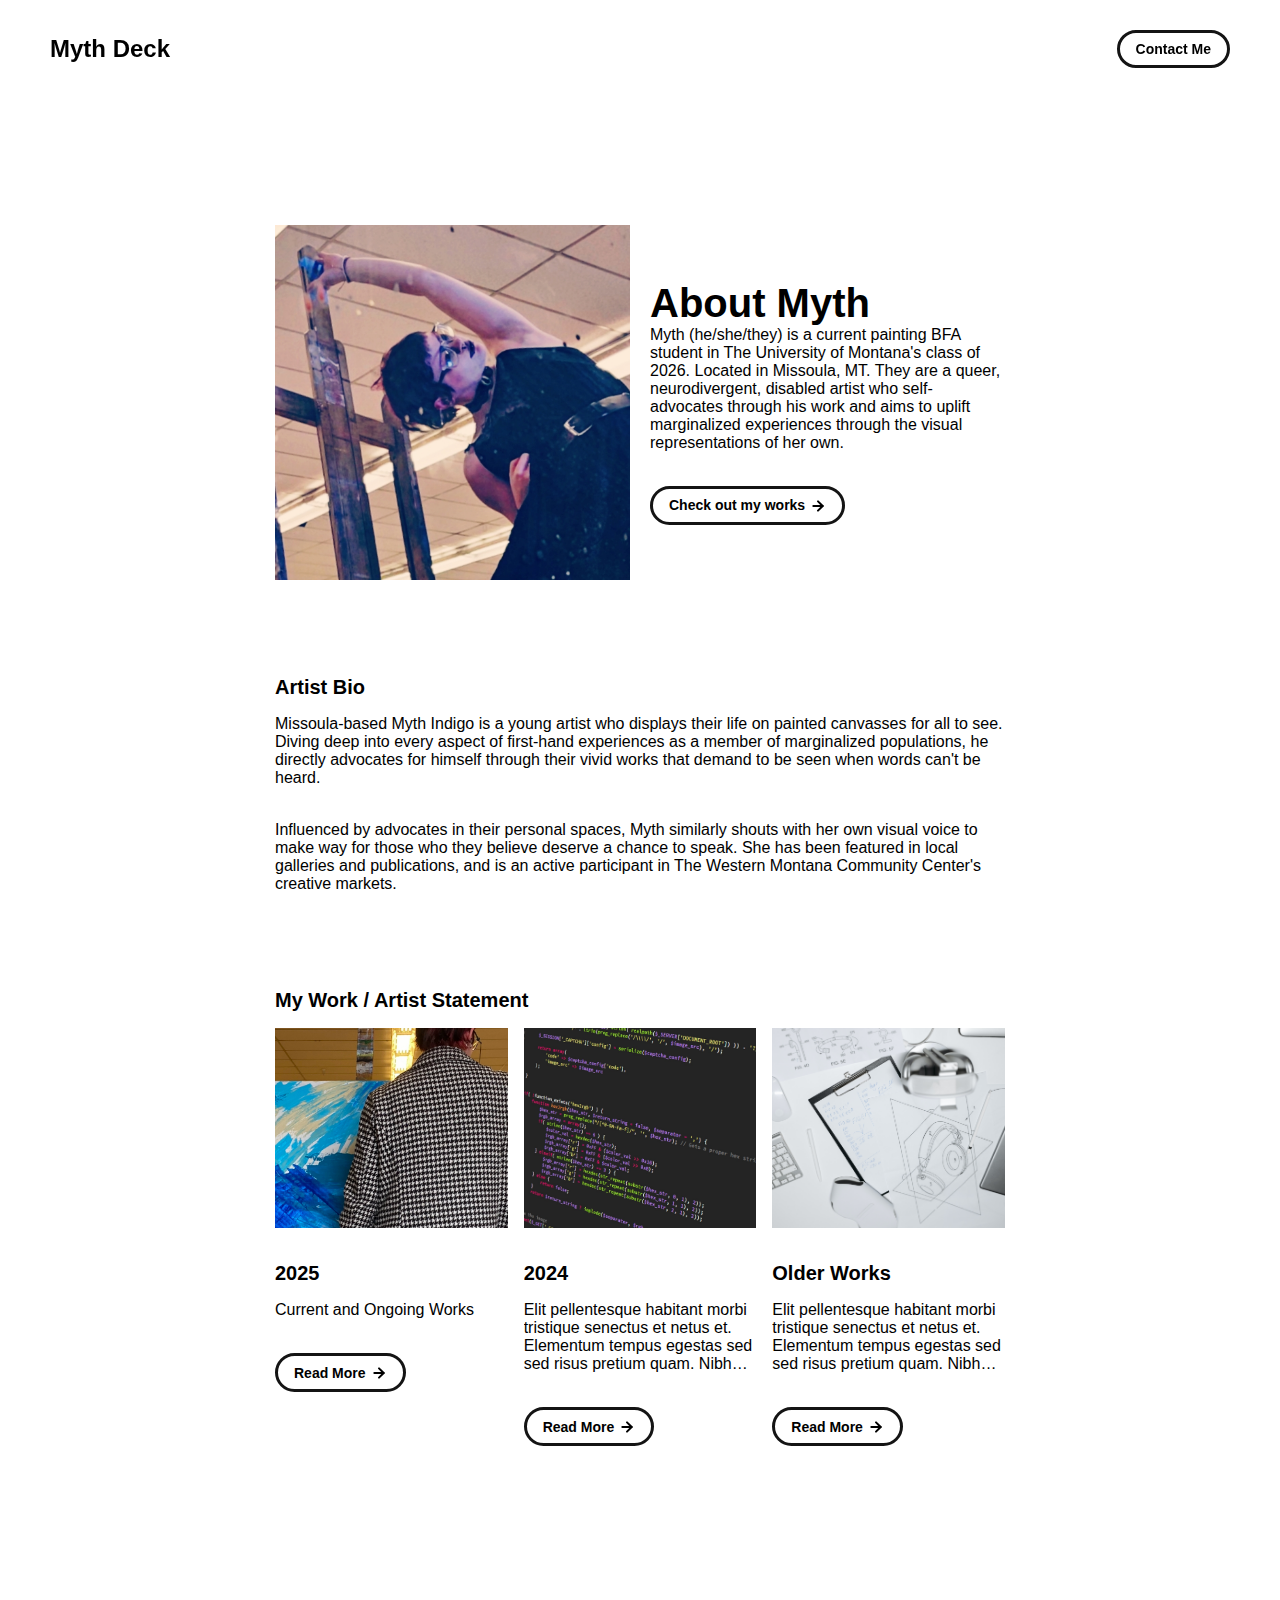
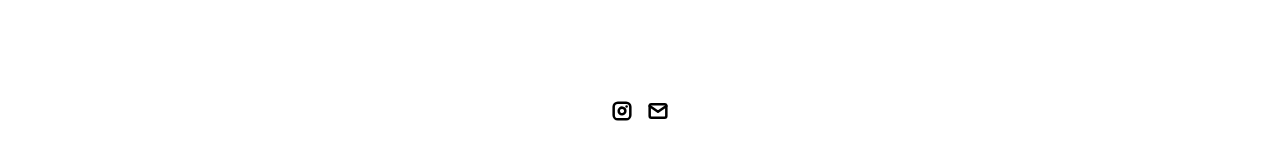
==== index.html @ 2bdf2e2f "Update index.html" ====
<!DOCTYPE html>
<html lang="en">
	<head>
		<meta charset="utf-8">

    <!-- 
      TODO

      Upload your Unemployable (or whatever photo you like) to the assets/images folder
      and change the name of the image below to match the uploaded one

      Change the title in the <title> tag to whatever you would like the title of your portfolio to be

      This should be the same across all pages.
     -->
    <link rel="icon" href="./assets/images/pfp.jpg" />
		<title>Myth Deck</title>
    <meta name="description" content="Visual Artist">
    <meta name="viewport" content="width=device-width, initial-scale=1" />

		<link rel="stylesheet" href="./css/layout.css">
    <link rel="stylesheet" href="./css/typography.css">
    <link rel="stylesheet" href="./css/utilities.css">

		<script defer src="./js/script.js"></script>
	</head>
	<body>
    <!-- NAVBAR -->
    <div class="navbar">
      <a class="nav-title-link" href="./index.html">
        <!-- TODO - Change the "Portfolio Title" to whatever you want displayed in the top left -->
        <span class="nav-title">Myth Deck</span>
         <!-- TODO - Change the email after 'mailto:' to your email address for contact -->
        <a class="button" href="mailto:innitmyth@gmail.com">
          <span class="button-text">Contact Me</span>
        </a>
      </a>
    </div>

    <!-- MAIN PAGE CONTENT -->
    <div id="main-content">

      <!-- PORTFOLIO HEADER -->
      <div id="portfolio-header">
        <div id="portfolio-header-image-container">
          <!-- 
            TODO

            - Change the img "src" attribute to point to the Unemployable image you uploaded (or whatever image).
            - Change the number to point to your Unemployable & replace the OpenSea link with your own
            - If you aren't using an Unemployable as your image, remove the entire "a" element
          -->
          <img src="./assets/images/pfp.jpg" class="portfolio-header-image">
        </div>

          <!-- 
            TODO

            - Change the main-title to whatver you want
            - Change the body-text after that to a quick introduction to what you do
            - Edit the button text if you feel like it. It will link to the projects section below.
          -->
        <div id="portfolio-header-text-container">
            <div class="header-text">
              <span class="main-title">About Myth</span>
              <div class="body-text">Myth (he/she/they) is a current painting BFA student in The University of Montana's class of 2026. Located in Missoula, MT. They are a queer, neurodivergent, disabled artist who self-advocates through his work and aims to uplift marginalized experiences through the visual representations of her own.</div>
            </div>
            <a class="button" id="my-work-link">
              <span class="button-text">Check out my works</span> 
              <image src="./assets/icons/arrow-right.svg" class="right-arrow-icon"/>
            </a>
        </div>
      </div>

      <!-- ABOUT SECTION -->
      <!-- 
        TODO

        - Change the subheader-text to whatever header you want
        - Add paragraphs using the <div class="body-text"></div> elements in the "about-section-content"
      -->
      <div id="about-section">
        <span class="subheader-text">Artist Bio</span>
        <div class="about-section-content">
          <div class="body-text">Missoula-based Myth Indigo is a young artist who displays their life on painted canvasses for all to see. Diving deep into every aspect of first-hand experiences as a member of marginalized populations, he directly advocates for himself through their vivid works that demand to be seen when words can't be heard.</div>
          <div class="body-text">Influenced by advocates in their personal spaces, Myth similarly shouts with her own visual voice to make way for those who they believe deserve a chance to speak. She has been featured in local galleries and publications, and is an active participant in The Western Montana Community Center's creative markets.</div>
        </div>
      </div>

      <!-- PROJECTS / MY WORK SECTION -->
      <div id="my-work-section">
        <!-- TODO - Change the subheader-text to whatever you want the Projects section header to say -->
        <span class="subheader-text">My Work / Artist Statement</span>

        <div class="projects-container">
          <!-- 
            TODO

            This is where the project cards live. Here's a base level project card for you to copy:
            <div class="project-card">
              <img src="./assets/images/IMAGE_NAME" class="project-image">
              <div class="project-card-text-container">
                <div class="subheader-text project-title">PROJECT_NAME</div>
                <div class="body-text project-card-text">SMALL_PROJECT_DESCRIPTION</div>
              </div>
              <a class="button" href="./project-pages/PROJECT_PAGE_NAME.html">
                <span class="button-text">Read More</span>
                <image src="./assets/icons/arrow-right.svg" class="right-arrow-icon"/>
              </a>
            </div>

            - To add a project to the this area, copy the above, paste it below this comment, and change the following:
                - IMAGE_NAME: the name of the image file in assets/images
                - PROJECT_NAME: the name of the project (keep it short, it only shows 1 line)
                - SMALL_PROJECT_DESCRIPTION: a quick project description (max 4 lines)
                - PROJECT_PAGE_NAME.html: the html filename for the project (must be in project-pages folder)
          -->
          <div class="project-card">
            <img src="./assets/images/25header.jpg" class="project-image">
            <div class="project-card-text-container">
              <div class="subheader-text project-title">2025</div>
              <div class="body-text project-card-text">Current and Ongoing Works</div>
            </div>
            <a class="button" href="./project-pages/2025-works.html">
              <span class="button-text">Read More</span>
              <image src="./assets/icons/arrow-right.svg" class="right-arrow-icon"/>
            </a>
          </div>
          <div class="project-card">
            <img src="./assets/images/code.jpeg" class="project-image">
            <div class="project-card-text-container">
              <div class="subheader-text project-title">2024</div>
              <div class="body-text project-card-text">Elit pellentesque habitant morbi tristique senectus et netus et. Elementum tempus egestas sed sed risus pretium quam. Nibh ipsum consequat nisl vel pretium</div>
            </div>
            <a class="button" href="./project-pages/project-template.html">
              <span class="button-text">Read More</span>
              <image src="./assets/icons/arrow-right.svg" class="right-arrow-icon"/>
            </a>
          </div>
          <div class="project-card">
            <img src="./assets/images/sketchbook.jpeg" class="project-image">
            <div class="project-card-text-container">
              <div class="subheader-text project-title">Older Works</div>
              <div class="body-text project-card-text">Elit pellentesque habitant morbi tristique senectus et netus et. Elementum tempus egestas sed sed risus pretium quam. Nibh ipsum consequat nisl vel pretium</div>
            </div>
            <a class="button" href="./project-pages/project-template.html">
              <span class="button-text">Read More</span>
              <image src="./assets/icons/arrow-right.svg" class="right-arrow-icon"/>
            </a>
          </div>
        </div>
      </div>
    </div>

    <!-- FOOTER -->
    <div id="footer">
      <!-- 
        TODO - Change href to your Instagram account (can also delete entire "a" element if no Instagram) 

        This should be the same across all pages.
      -->
      <a class="icon-link" target="_blank" href="https://instagram.com/myth.deck">
        <image src="./assets/icons/instagram.svg" class="footer-icon"/>
      </a>
      <!-- 
        TODO - Change the email after "mailto" to your contact email 
      
        This should be the same across all pages.
      -->
      <a class="icon-link" href="mailto:innitmyth@gmail.com">
        <image src="./assets/icons/mail.svg" class="footer-icon"/>
      </a>
    </div>

	</body>
</html>
---- css/layout.css ----
* {
  box-sizing: border-box;
}

html {
  text-size-adjust: none;
  -webkit-text-size-adjust: none;
  -moz-text-size-adjust: none;
  -ms-text-size-adjust: none;
}

body {
  margin: 0;
  -webkit-font-smoothing: antialiased;
  -moz-osx-font-smoothing: grayscale;
}




/* Main Page Layout */

#main-content {
  margin: 225px 425px;
  display: flex;
  flex-direction: column;
  gap: 96px;
}




/* Portfolio Header */

#portfolio-header {
  display: flex;
  gap: 20px;
  align-items: center;
}

#portfolio-header-image-container {
  display: flex;
  flex-direction: column;
  gap: 10px;
  flex-basis: 50%;
}

.portfolio-header-image {
  width: 100%;
  height: auto;
}

#portfolio-header-text-container {
  display: flex;
  flex-direction: column;
  gap: 34px;
  flex-basis: 50%;
}




/* About Section */

#about-section {
  display: flex;
  flex-direction: column;
  gap: 16px;
}

.about-section-content {
  display: flex;
  flex-direction: column;
  gap: 34px;
}




/* Project Section */

#my-work-section {
  display: flex;
  flex-direction: column;
  gap: 16px;
}

.projects-container {
  display: flex;
  gap: 34px 16px;
  flex-wrap: wrap;
}

    /* Project Cards */

    .project-card {
      max-width: calc((100% - 32px) / 3);
      display: flex;
      flex-direction: column;
      gap: 34px;
    }

    .project-card-text-container {
      flex-direction: column;
      display: flex;
      gap: 16px
    }

    .project-image {
      width: 100%;
      height: 200px;
      object-fit: cover;
      object-position: center;
    }




/* Project Pages */

#project-header {
  display: flex;
  flex-direction: column;
  gap: 16px;
}

.project-header-image {
  width: 100%;
  height: auto;
}

#project-details {
  display: flex;
  flex-direction: column;
  gap: 16px;
}

.project-details-content {
  display: flex;
  flex-direction: column;
  gap: 34px;
}

    /* Project Gallery */

    #project-gallery {
      display: flex;
      flex-direction: column;
      gap: 16px;
    }

    .project-gallery-content {
      display: flex;
      flex-wrap: wrap;
      gap: 34px 16px;
    }

    .gallery-image-container {
      width: 100%;
      display: flex;
      flex-direction: column;
      gap: 10px;
    }

    .gallery-image-container.half-width {
      width: calc((100% - 16px) / 2);
    }

    .gallery-image {
      width: 100%;
      height: auto;
    }


/* Extra Extra large devices (large laptops and desktops, 1200px and below) */
@media only screen and (max-width: 1600px) {
  #main-content {
    margin: 225px 275px;
  }
}

/* Extra large devices (large laptops and desktops, 1200px and below) */
@media only screen and (max-width: 1200px) {
  #main-content {
    margin: 225px 175px;
  }
}

/* Large devices (laptops/desktops, 1000px and below) */
@media only screen and (max-width: 1000px) {
  #main-content {
    margin: 225px 75px;
  }
}

/* Small devices (portrait tablets and large phones, 800px and below) */
@media only screen and (max-width: 800px) {
  #main-content {
    margin: 150px 50px;
  }

  #portfolio-header {
    flex-direction: column;
  }

  .project-card {
    max-width: calc((100% - 16px) / 2);
  }
}

/* Small devices (portrait tablets and large phones, 600px and below) */
@media only screen and (max-width: 600px) {
  #main-content {
    margin: 125px 20px;
  }

  .project-card {
    max-width: 100%;
  }
}
---- css/typography.css ----
body {
  font-family: "Playfair Display", Lato, Roboto, sans-serif;
}

.nav-title {
  font-weight: 700;
  font-size: 24px;
}

.button-text {
  font-size: 14px;
  font-weight: 700;
}

.image-caption {
  font-size: 14px;
  font-weight: 500;
}

.main-title {
  font-size: 40px;
  font-weight: 700;
}

.subheader-text {
  font-size: 20px;
  font-weight: 700;
}

.body-text {
  font-size: 16px;
  font-weight: 500;
}

.project-card-text {
  overflow: hidden;
  text-overflow: ellipsis;
  display: -webkit-box;
  -webkit-line-clamp: 4;
  -webkit-box-orient: vertical;
}

.project-title {
  overflow: hidden;
  text-overflow: ellipsis;
  display: -webkit-box;
  -webkit-line-clamp: 1;
  -webkit-box-orient: vertical;
}
---- css/utilities.css ----
/* Icons */

.right-arrow-icon {
  width: 16px;
  height: 16px;
  margin-top: 1px;
}

.footer-icon {
  width: 20px;
  height: 20px;
}

a.icon-link {
  transition: transform 200ms ease-in-out;
}

a.icon-link:hover {
  cursor: pointer;
  stroke-width: 5;
  margin: 0;
  transform: rotate(15deg);
}


/* Navbar Styling */

.navbar {
  width: 100%;
  padding: 30px 50px;
  display: flex;
  justify-content: space-between;
  align-items: center;
  position: fixed;
  top: 0;
  left: 0;
}

.nav-title-link {
  color: black;
  text-decoration: none;
}

.nav-title-link:hover {
  text-decoration: underline;
}

/* Small devices (portrait tablets and large phones, 800px and below) */
@media only screen and (max-width: 800px) {
  .navbar {
    padding: 20px 20px;
    background-color: white
  }
}


/* Button Styling */

a.button {
  padding: 8px 16px;
  border: 3px solid #141414;
  border-radius: 50px;
  color: black;
  text-decoration: none;
  width: fit-content;
  display: flex;
  gap: 5px;
  align-items: center;
}

a.button:hover {
  text-decoration: underline;
  text-decoration-thickness: 2px;
  cursor: pointer;
}


/* Footer Styling */

#footer {
  width: 100%;
  display: flex;
  padding: 30px 50px;
  justify-content: center;
  align-items: center;
  gap: 16px;
}

/* Link Styling */
a.no-underline {
  text-decoration: none;
  color: black
}

a.no-underline:hover {
  text-decoration: underline;
  cursor: pointer;
}

/* Small devices (portrait tablets and large phones, 800px and below) */
@media only screen and (max-width: 800px) {
  #footer {
    padding: 20px 20px;
  }
}
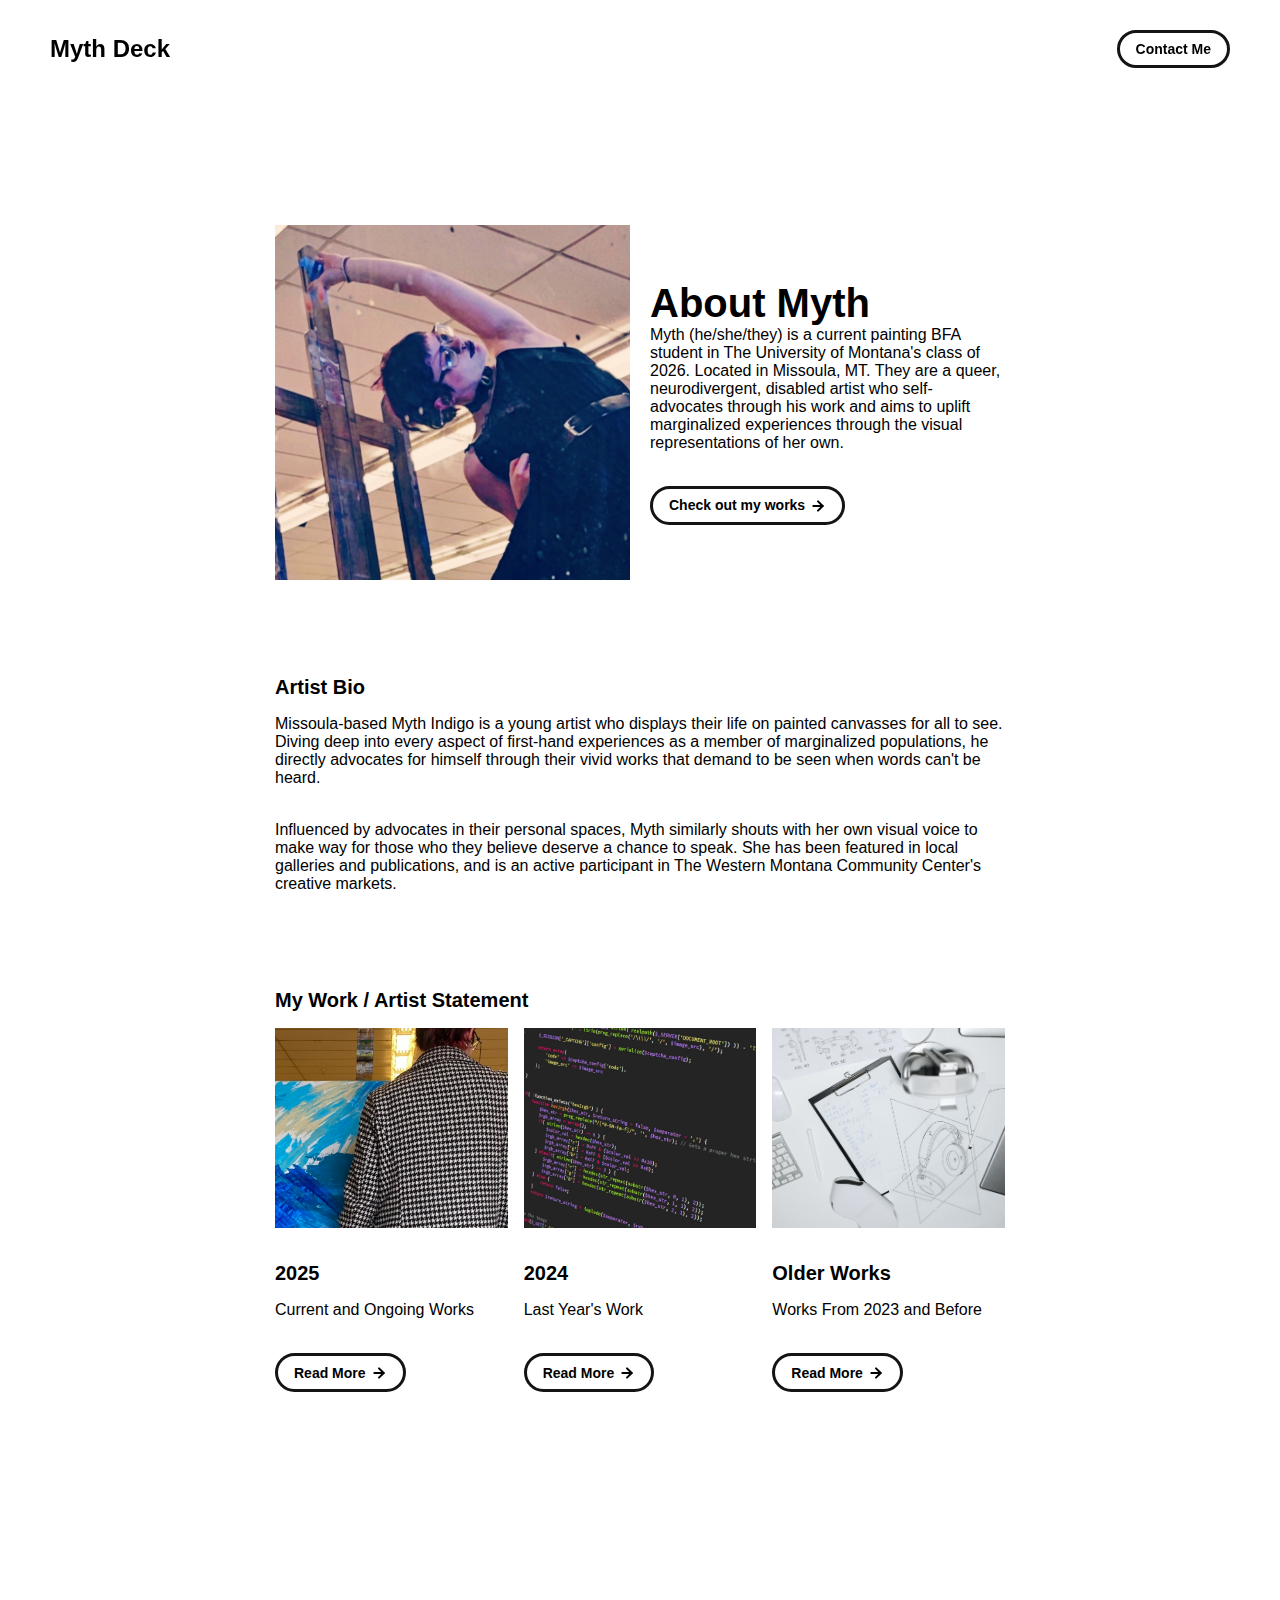
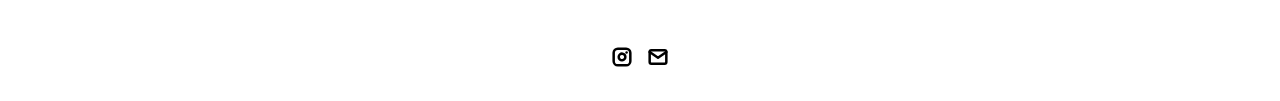
==== commit ff0fc7e2: "Update index.html" ====
--- a/index.html
+++ b/index.html
@@ -130,7 +130,7 @@
             <img src="./assets/images/code.jpeg" class="project-image">
             <div class="project-card-text-container">
               <div class="subheader-text project-title">2024</div>
-              <div class="body-text project-card-text">Elit pellentesque habitant morbi tristique senectus et netus et. Elementum tempus egestas sed sed risus pretium quam. Nibh ipsum consequat nisl vel pretium</div>
+              <div class="body-text project-card-text">Last Year's Work</div>
             </div>
             <a class="button" href="./project-pages/project-template.html">
               <span class="button-text">Read More</span>
@@ -141,7 +141,7 @@
             <img src="./assets/images/sketchbook.jpeg" class="project-image">
             <div class="project-card-text-container">
               <div class="subheader-text project-title">Older Works</div>
-              <div class="body-text project-card-text">Elit pellentesque habitant morbi tristique senectus et netus et. Elementum tempus egestas sed sed risus pretium quam. Nibh ipsum consequat nisl vel pretium</div>
+              <div class="body-text project-card-text">Works From 2023 and Before</div>
             </div>
             <a class="button" href="./project-pages/project-template.html">
               <span class="button-text">Read More</span>
@@ -159,7 +159,7 @@
 
         This should be the same across all pages.
       -->
-      <a class="icon-link" target="_blank" href="https://instagram.com/myth.deck">
+      <a class="icon-link" target="_blank" href="https://instagram.com/my.ulosis">
         <image src="./assets/icons/instagram.svg" class="footer-icon"/>
       </a>
       <!-- 
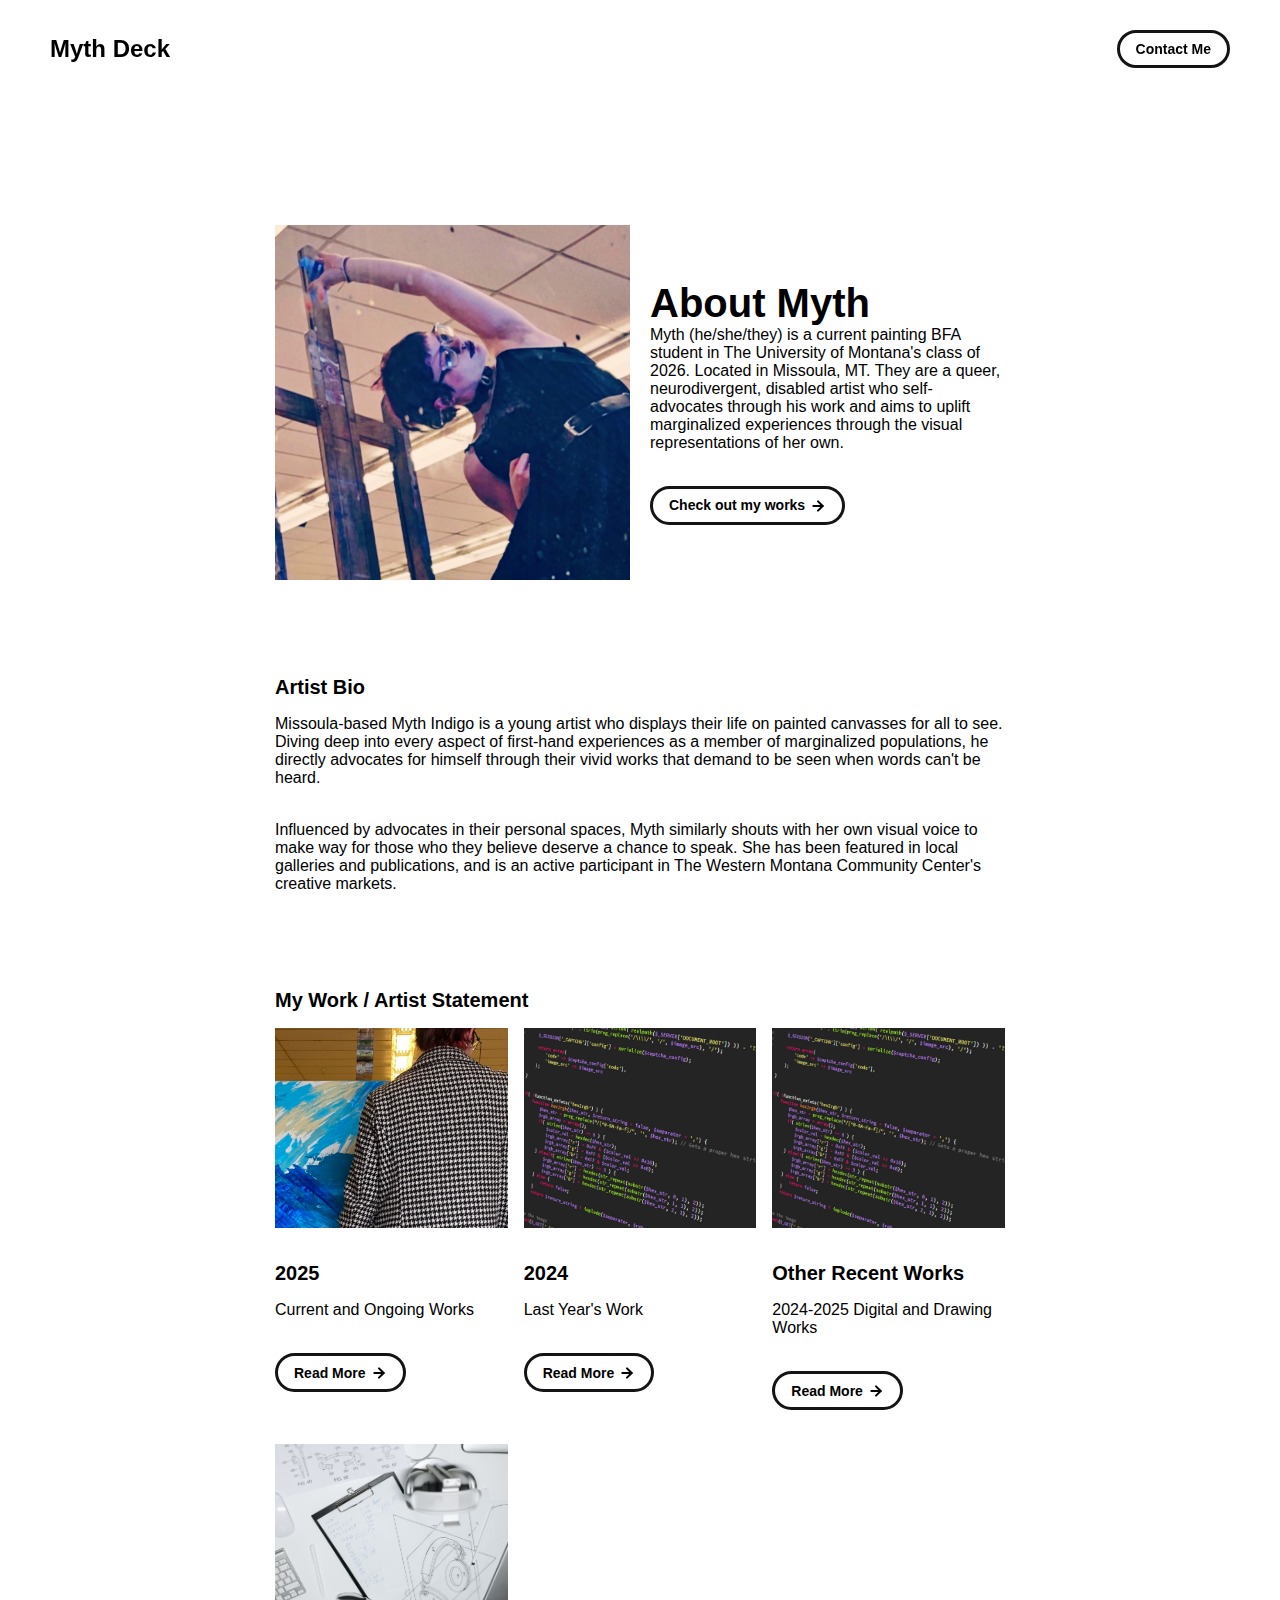
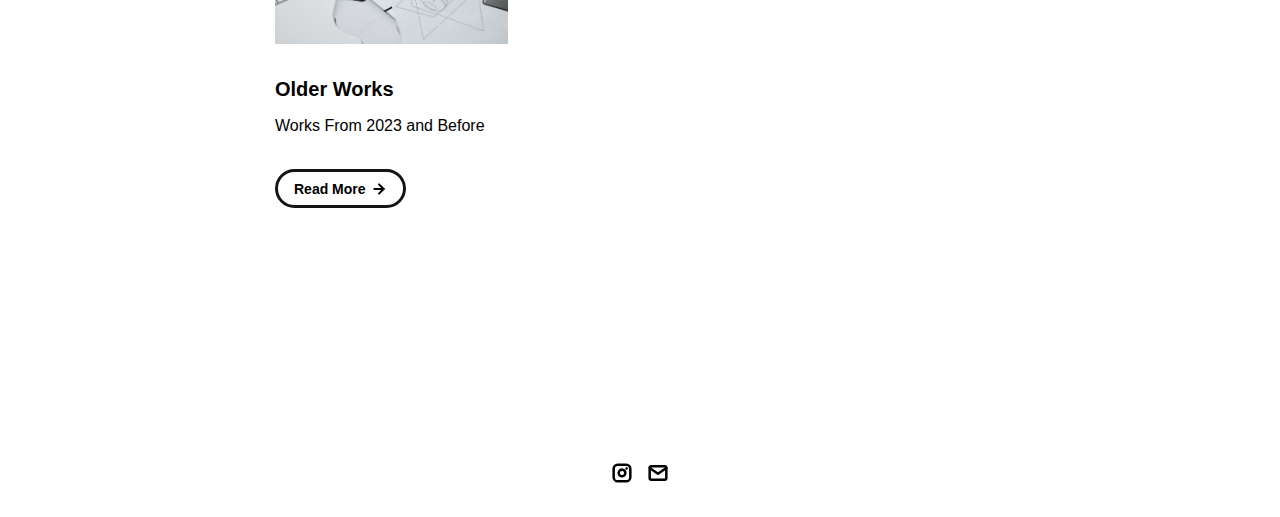
==== commit 3213f424: "Update index.html" ====
--- a/index.html
+++ b/index.html
@@ -132,7 +132,18 @@
               <div class="subheader-text project-title">2024</div>
               <div class="body-text project-card-text">Last Year's Work</div>
             </div>
-            <a class="button" href="./project-pages/project-template.html">
+            <a class="button" href="./project-pages/2024-works.html">
+              <span class="button-text">Read More</span>
+              <image src="./assets/icons/arrow-right.svg" class="right-arrow-icon"/>
+            </a>
+          </div>
+          <div class="project-card">
+            <img src="./assets/images/code.jpeg" class="project-image">
+            <div class="project-card-text-container">
+              <div class="subheader-text project-title">Other Recent Works</div>
+              <div class="body-text project-card-text">2024-2025 Digital and Drawing Works</div>
+            </div>
+            <a class="button" href="./project-pages/other-recent-works.html">
               <span class="button-text">Read More</span>
               <image src="./assets/icons/arrow-right.svg" class="right-arrow-icon"/>
             </a>
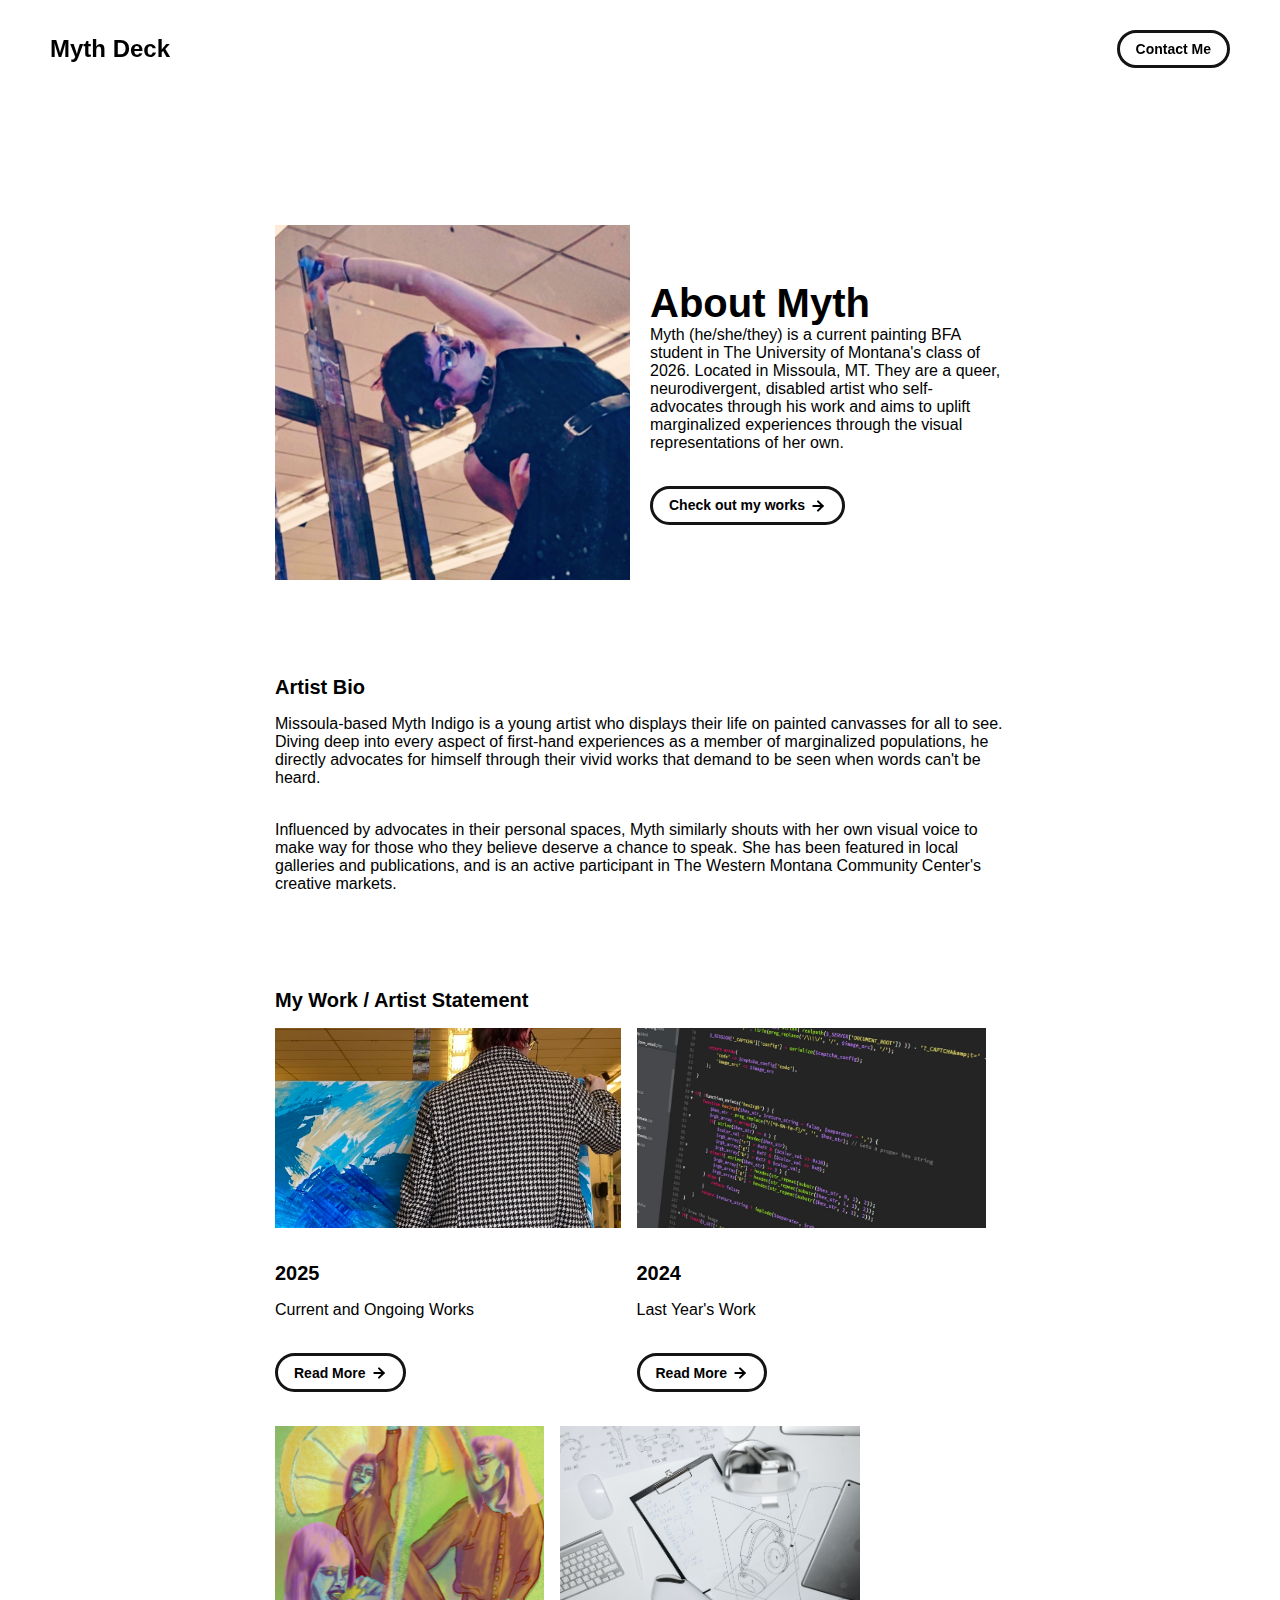
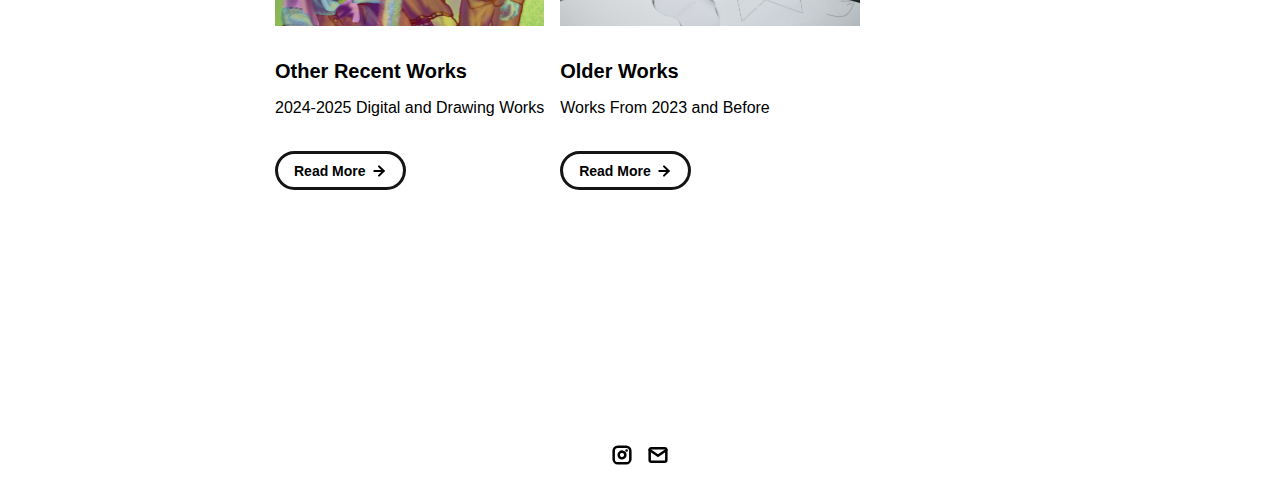
==== commit fd38ac5d: "Update index.html" ====
--- a/index.html
+++ b/index.html
@@ -138,7 +138,7 @@
             </a>
           </div>
           <div class="project-card">
-            <img src="./assets/images/code.jpeg" class="project-image">
+            <img src="./assets/images/sourpatchkid.jpg" class="project-image">
             <div class="project-card-text-container">
               <div class="subheader-text project-title">Other Recent Works</div>
               <div class="body-text project-card-text">2024-2025 Digital and Drawing Works</div>
--- a/css/layout.css
+++ b/css/layout.css
@@ -94,7 +94,7 @@
     /* Project Cards */
 
     .project-card {
-      max-width: calc((100% - 32px) / 3);
+      max-width: calc((100% - 32px) / 2);
       display: flex;
       flex-direction: column;
       gap: 34px;
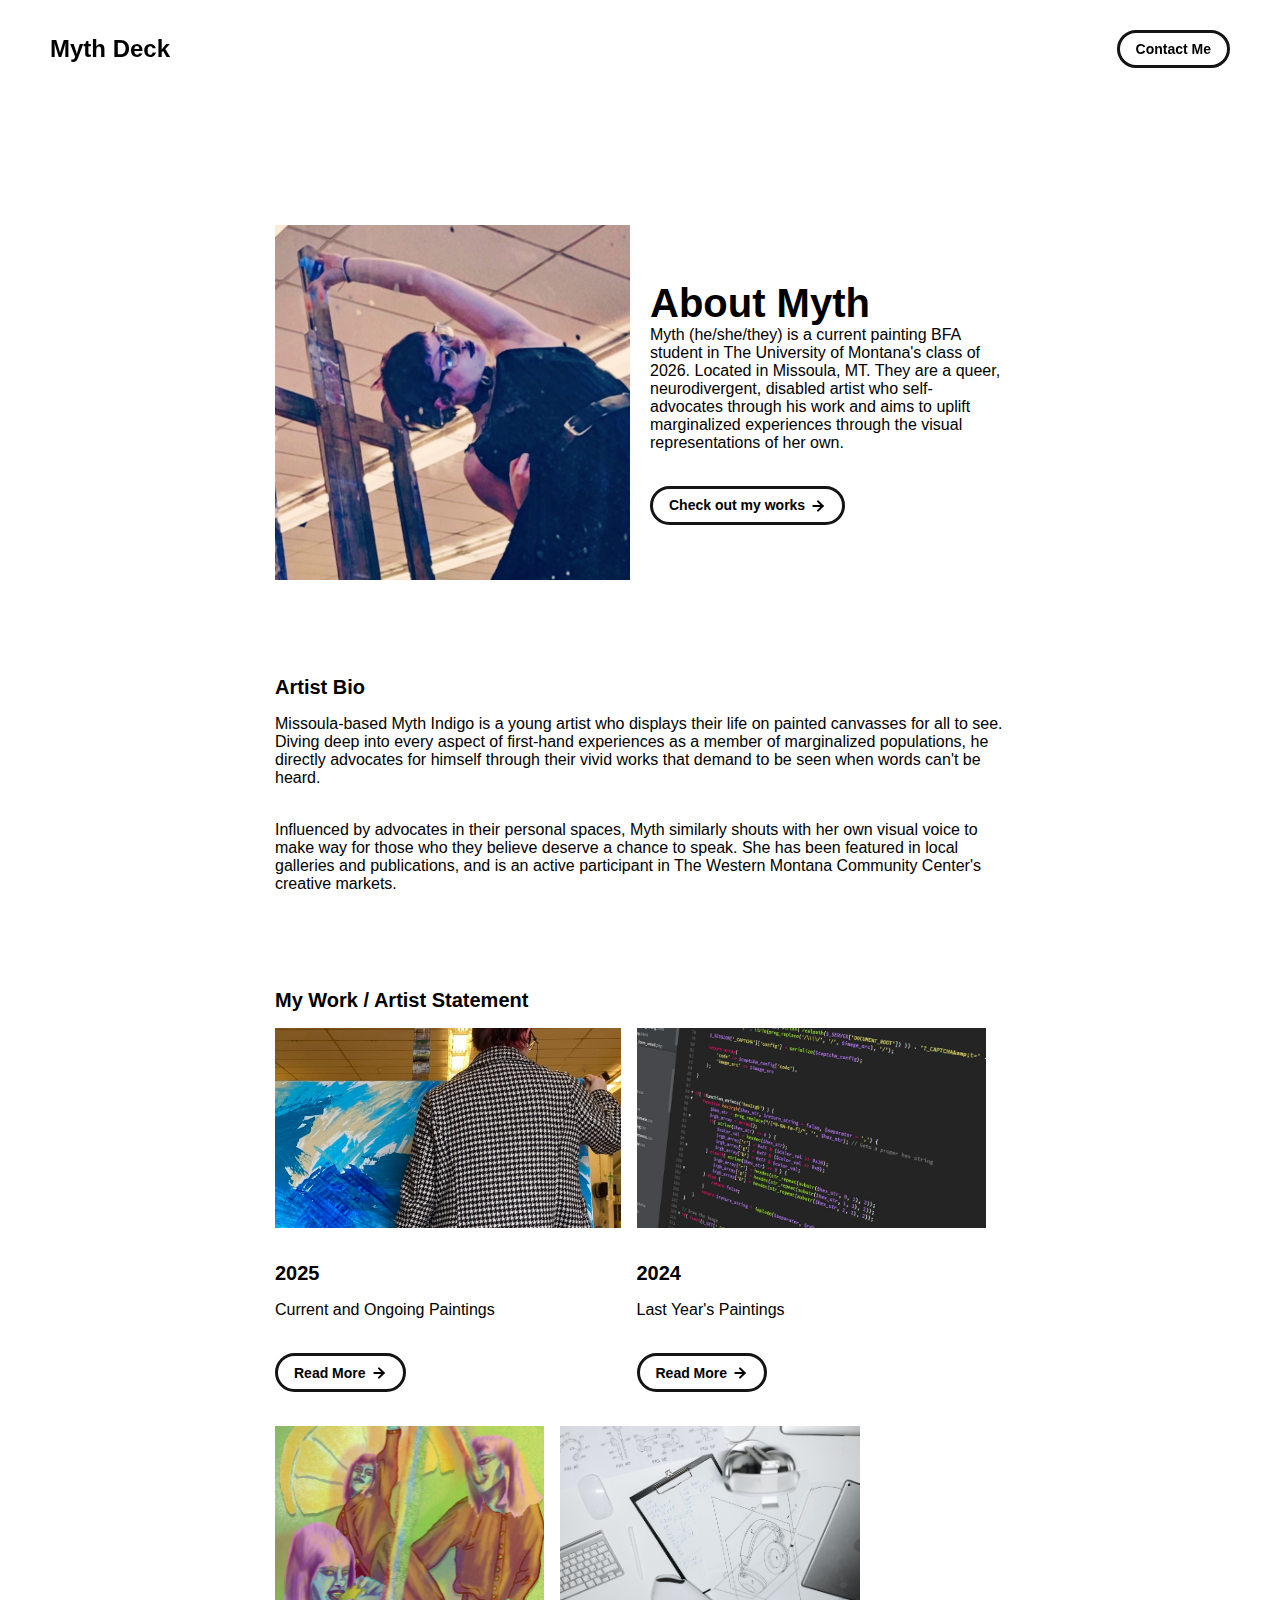
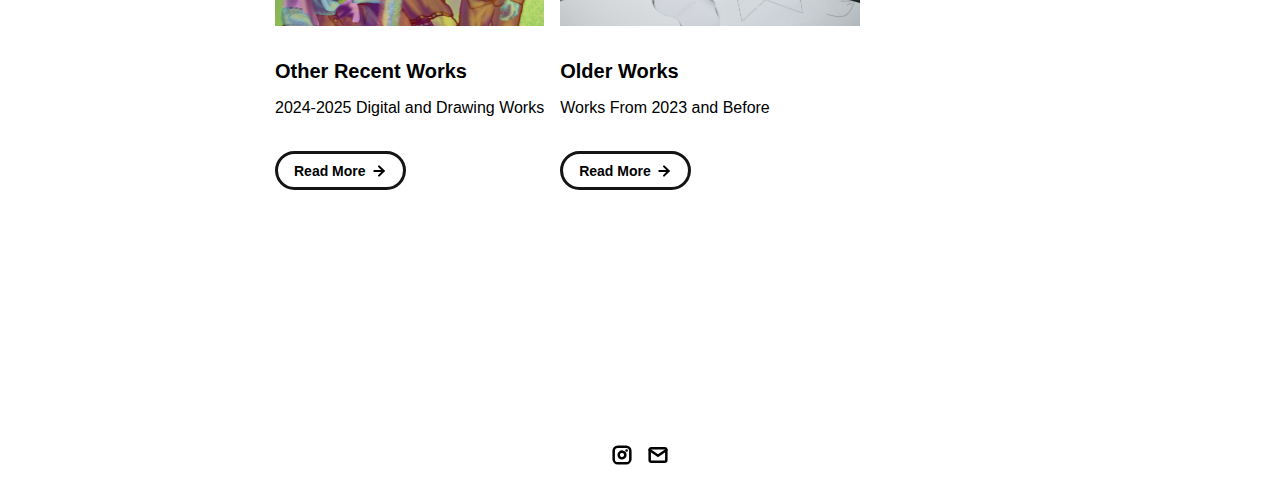
==== commit 8b31b3db: "Update index.html" ====
--- a/index.html
+++ b/index.html
@@ -119,7 +119,7 @@
             <img src="./assets/images/25header.jpg" class="project-image">
             <div class="project-card-text-container">
               <div class="subheader-text project-title">2025</div>
-              <div class="body-text project-card-text">Current and Ongoing Works</div>
+              <div class="body-text project-card-text">Current and Ongoing Paintings</div>
             </div>
             <a class="button" href="./project-pages/2025-works.html">
               <span class="button-text">Read More</span>
@@ -130,7 +130,7 @@
             <img src="./assets/images/code.jpeg" class="project-image">
             <div class="project-card-text-container">
               <div class="subheader-text project-title">2024</div>
-              <div class="body-text project-card-text">Last Year's Work</div>
+              <div class="body-text project-card-text">Last Year's Paintings</div>
             </div>
             <a class="button" href="./project-pages/2024-works.html">
               <span class="button-text">Read More</span>
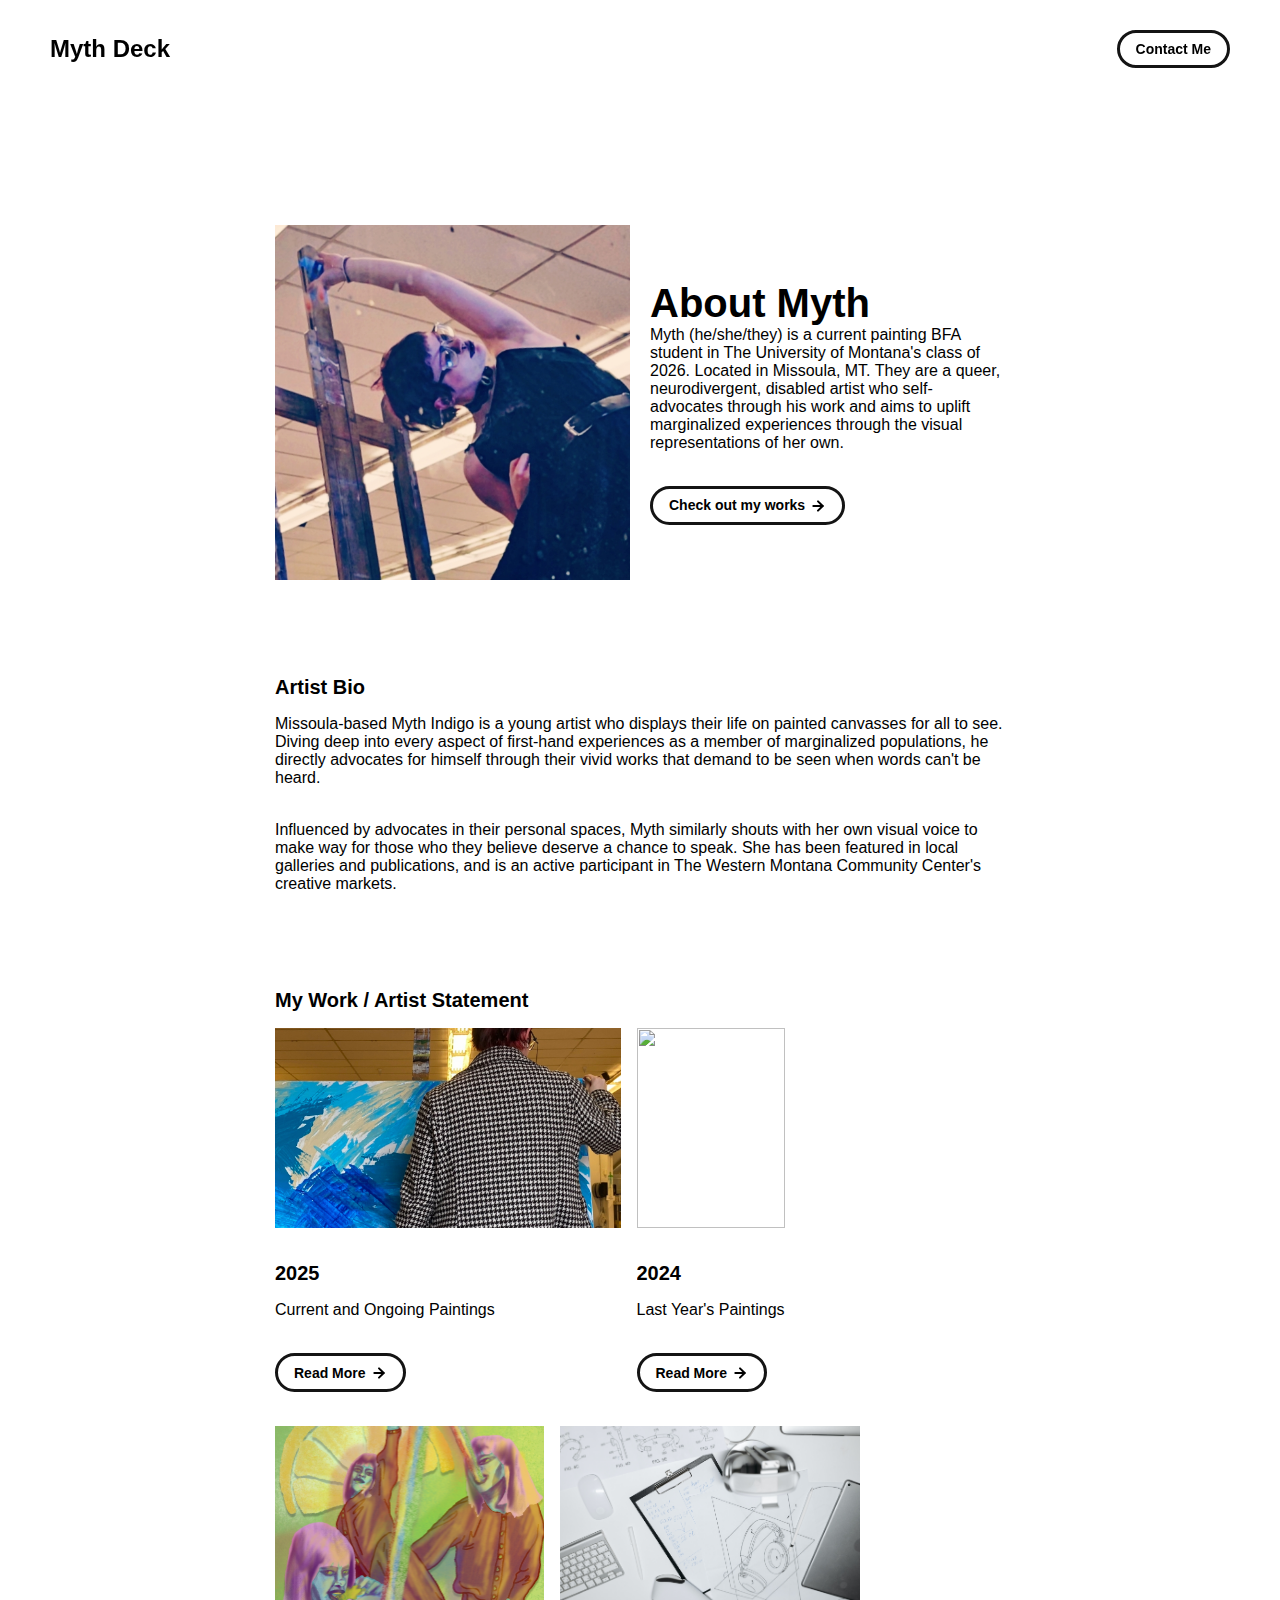
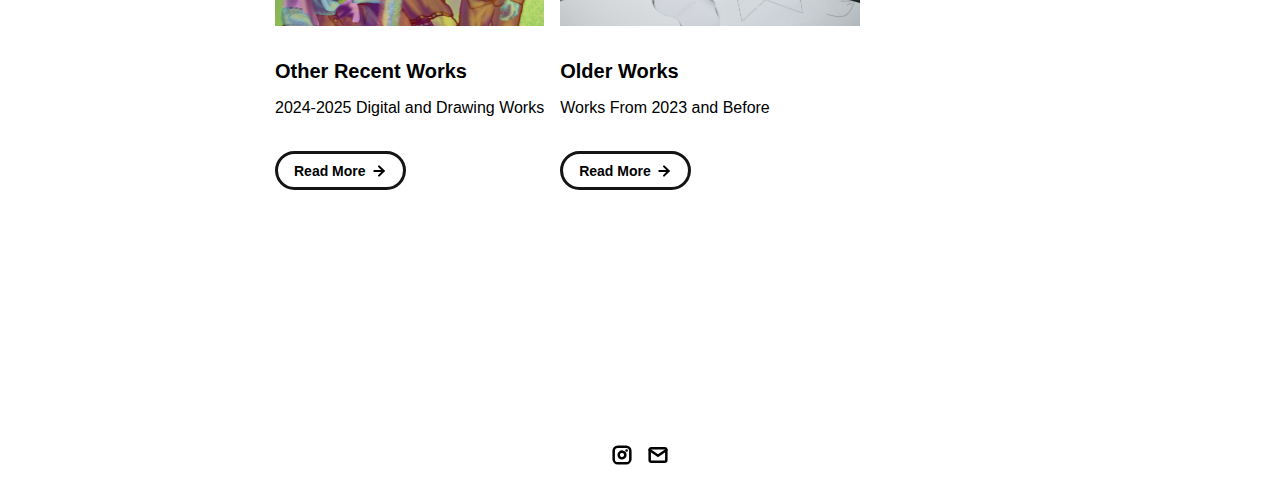
==== commit da815184: "Update index.html" ====
--- a/index.html
+++ b/index.html
@@ -127,7 +127,7 @@
             </a>
           </div>
           <div class="project-card">
-            <img src="./assets/images/code.jpeg" class="project-image">
+            <img src="./assets/images/crescentmoonwrists.jpg" class="project-image">
             <div class="project-card-text-container">
               <div class="subheader-text project-title">2024</div>
               <div class="body-text project-card-text">Last Year's Paintings</div>
